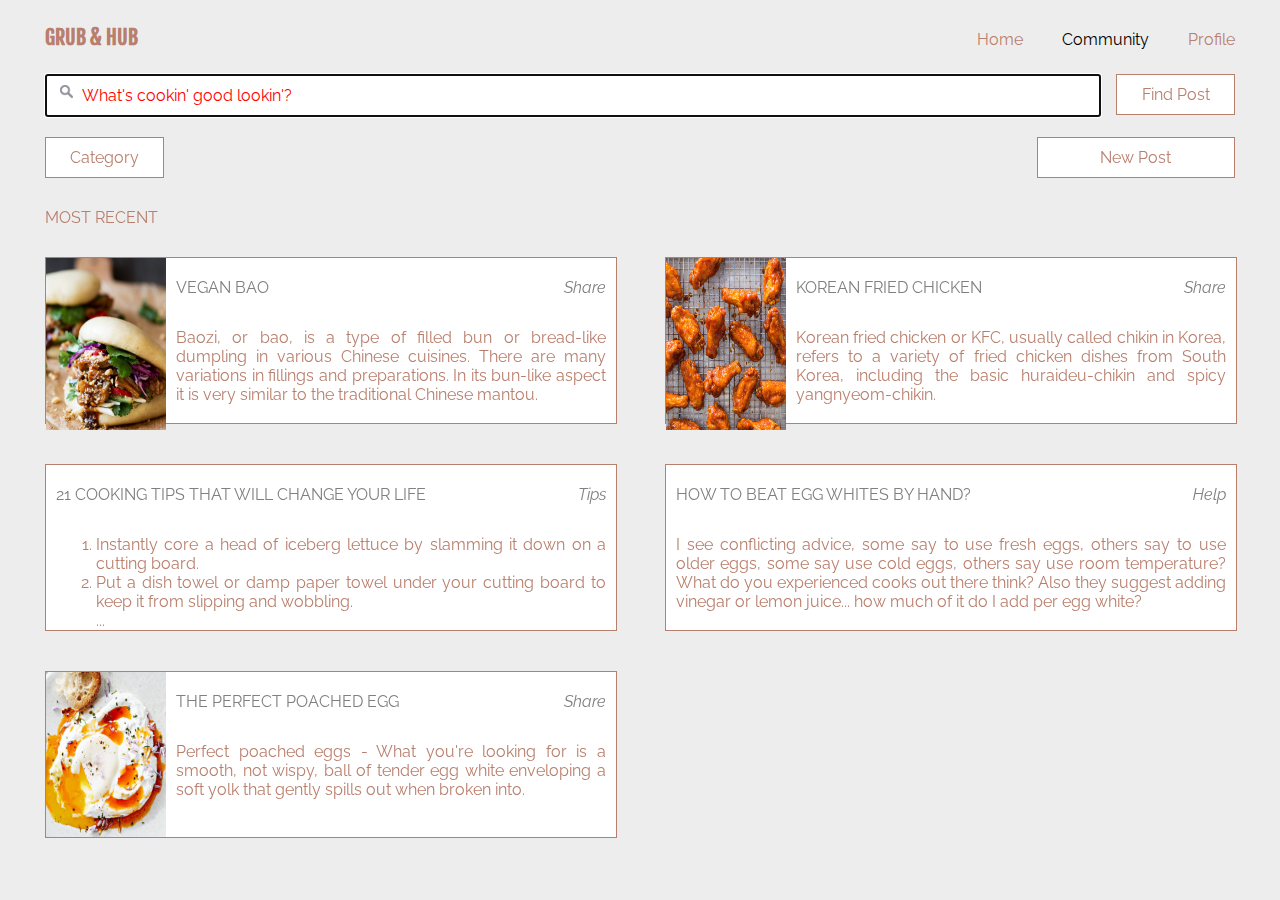
==== community.html @ 420f5da1 "Added cancel prompt if form is filled, new post" ====
<!DOCTYPE html>
<html>
<head>
    <meta charset="utf-8">
    <link rel="stylesheet" href="community.css">
    <link href="https://fonts.googleapis.com/css?family=Fjalla+One|Raleway" rel="stylesheet">
    <script src="community.js"></script>
    <script src="util.js"></script>
    <script src="new_post.js"></script>

    <html lang="en">
</head>
<body>
    <div class="head">
        <div class="title">
                <a href="index.html"><button class="name"> GRUB & HUB </button></a>
        </div>
        <div class="navbar">
            <div class="navbarmenu" id="home">
                    <a href="index.html"><button class="navbarbutton">Home</button></a>
            </div>
            <div class="navbarmenu" id="community">
                <button class="navbarbutton" id="current">Community</button> 
            </div>
            <div class="navbarmenu" id="about">
                <button class="navbarbutton">Profile</button> 
            </div>
        </div>
    </div>

    <div class="search">
        <img class="searchicon" src="assets/search_icon.png">
        <input class="searchbar" id="searchbar" type="text" placeholder="What's cookin' good lookin'?">
        <div class="enter">
                <button type="submit" id="find" value="Find Food">Find Post</button>
            </div>
    </div>

    <div class="filters">
        <div class="cuisine">
            <div class="dropdown">
                <button class="dropdowntoggle" id="category" onclick="createDropdown()" >Category</button>
            </div>
            <div id="categories">

            </div>

        </div>

        <button class="new-post-button">New Post</button>
    </div>

    <div class="subtitle" id="subtitle">
        MOST RECENT
    </div>

    <div class="content" id="content">
        <div class="post">
            <div class="postpic">
                <img src="assets/vegan_bao.jpg">
            </div>
            <div class="postinfo">
                <div class="postheader">
                    <div class="posttitle">
                        VEGAN BAO
                    </div>
                    <div class="postfooter">
                        Share
                    </div>
                </div>
                <div class="postdescription">
                    <p>
                        Baozi, or bao, is a type of filled bun or bread-like dumpling in various Chinese cuisines. There are many variations in fillings and preparations. In its bun-like aspect it is very similar to the traditional Chinese mantou.
                    </p>
                </div>
            </div>
        </div>
        <div class="post">
            <div class="postpic">
                <img src="assets/korean_fried_chicken.jpg">
            </div>
            <div class="postinfo">
                <div class="postheader">
                    <div class="posttitle">
                        KOREAN FRIED CHICKEN
                    </div>
                <div class="postfooter">
                        Share
                    </div>
                </div>
                <div class="postdescription">
                    <p>
                        Korean fried chicken or KFC, usually called chikin in Korea, refers to a variety of fried chicken dishes from South Korea, including the basic huraideu-chikin and spicy yangnyeom-chikin.
                    </p>
                </div>
            </div>
        </div>
        <div class="help">
            <div class="postinfo">
                <div class="postheader">
                    <div class="posttitle">
                        21 COOKING TIPS THAT WILL CHANGE YOUR LIFE
                    </div>
                    <div class="postfooter">
                        Tips
                    </div>
                </div>
                <div class="postdescription">
                    <p>
                        <ol>
                            <li>Instantly core a head of iceberg lettuce by slamming it down on a cutting board.</li>
                            <li>Put a dish towel or damp paper towel under your cutting board to keep it from slipping and wobbling.</li>
                            ...
                        </ol>
                    </p>
                </div>
            </div>
        </div>
        <div class="help">
            <div class="postinfo">
                <div class="postheader">
                    <div class="posttitle">
                        HOW TO BEAT EGG WHITES BY HAND?
                    </div>
                    <div class="postfooter">
                        Help
                    </div>
                </div>
                <div class="postdescription">
                    <p>
                            I see conflicting advice, some say to use fresh eggs, others say to use older eggs, some say use cold eggs, others say use room temperature? What do you experienced cooks out there think?

                            Also they suggest adding vinegar or lemon juice... how much of it do I add per egg white?
                    </p>
                </div>
            </div>
        </div>
        <div class="post">
            <div class="postpic">
                <img src="assets/poached_egg.jpg">
            </div>
            <div class="postinfo">
                <div class="postheader">
                    <div class="posttitle">
                        THE PERFECT POACHED EGG
                    </div>
                    <div class="postfooter">
                        Share
                    </div>
                </div>
                <div class="postdescription">
                    <p>
                        Perfect poached eggs - What you're looking for is a smooth, not wispy, ball of tender egg white enveloping a soft yolk that gently spills out when broken into. 
                    </p>
                </div>
            </div>
        </div>

    </div>

<div id="overlay">
    <div class="new-post">
        <div class="new-post-title-row">
            <div class="new-post-title">New Post</div>
            <button class="new-post-cancel-button">X</button>
        </div>

        <input type="file" id="image-path" class="image-path" name="image-path" form="new-post-form" accept="image/*">
        <label class="new-post-upload-button" for="image-path">Upload Photo</label>
        <img class="user-image" src=""/>

        <form id="new-post-form">
            <div class="new-post-form-label">Title:</div>
            <input type="text" id="input-title" name="title">
            <div class="new-post-form-label">Text:</div>
            <textarea id="input-text" name="text" form="new-post-form" rows=5 cols=100></textarea>
            <div class="new-post-form-label category-label">Category:</div>
            <div class="new-post-form-radio-holder">
                <label>
                    <input id="input-share" type="radio" name="post-type" value="Share">
                    <span class="post-category-share-button">Share</span>
                </label>
                <label>
                    <input id="input-question" type="radio" name="post-type" value="Help">
                    <span class="post-category-question-button">Help</span>
                </label>
                <label>
                    <input id="input-tips" type="radio" name="post-type" value="Tips">
                    <span class="post-category-tips-button">Tips</span>
                </label>

            </div>
        </form>

        <button class="new-post-submit-button" id="new-post-submit-button">Submit</button>
    </div>
</div>
</body>
</html>
---- community.css ----
:root {
    --text-color: #b97f6d;
    --background-color: #ededee;
    --transition-color: #dab0a2;

    --share-button-color: #b9a56d;
    --question-button-color: #b9a56d;
    --tips-button-color:  #b9a56d;

    --submit-button-color: #4c4c4f;
}
body {
    background-color: var(--background-color);
    margin: 25px 45px 25px 45px;
}
header {
    grid-column: 1;
}

.name{
    color: var(--text-color);
    font-family: 'Fjalla One', sans-serif;
    font-style: normal;
    font-weight: 900;
    font-size: 20px;
    background: transparent;
    border: 0px;
    padding: 0px;
}

button:hover{
    color: var(--transition-color);
    cursor: pointer;
}
.head {
    width: 100%;
    display: grid;
    grid-template-columns: repeat(4, 1fr);
    padding-bottom: 20px;
}

.navbar {
    display: grid;
    grid-column: 4;
}

.navbarmenu{
    display: table-cell;
    text-align: right;
    vertical-align: middle;
    padding: 5px 0px 5px 0px;
}

.navbarbutton{
    color: var(--text-color);
    font-family: 'Raleway', sans-serif;
    font-style: normal;
    font-size: 16px;
    background: transparent;
    border: 0px;
    padding: 0px;
}


#home {
    grid-column: 1;
}

#community{
    grid-column: 2;
}

#about{
    grid-column: 3;
}

#current{
    color: black;
}

.search{
    padding-bottom: 10px;
    display: grid;
    grid-template-columns: 90% 10%;
}
.searchbar{
    width: 95%;
    font-family: 'Raleway', sans-serif;
    font-style: normal;
    font-size: 16px;
    color: var(--text-color);
    padding: 10px 0px 10px 35px;
}

.searchicon{
    position: absolute;
    left: 60px;
    top: 85px;
    width: 1%;
    height: auto;
}
#find{
    font-family: 'Raleway', sans-serif;
    font-style: normal;
    font-size: 16px;
    color: var(--text-color);
    padding: 10px 10px 10px 10px;
    background-color: white;
    border: 1px solid;
    width: 100%;
}

.filters{
    display: grid;
    grid-template-columns: repeat(3, 1fr);
    padding: 10px 0px 10px 0px;
}

#dropdown{
    width: 100%;
    grid-template-columns: repeat(3, 1fr);
}

.dropdowntoggle {
    width: 30%;
    font-family: 'Raleway', sans-serif;
    font-style: normal;
    font-size: 16px;
    color: var(--text-color);
    padding: 10px 0px 10px 0px;
    background-color: white;
    margin-right: 10px;
    border: 1px solid;
}

.category{
    grid-column: 1;
}


#categories{

}

#categoryDropdown{
    width: 15%;
    height: 8%;
    font-family: 'Raleway', sans-serif;
    font-style: normal;
    font-size: 16px;
    color: var(--text-color);
    padding: 10px;
    background-color: white;
    border: 1px solid;
    z-index: 100;
    position:absolute;

}

#controls{
    float:right;
}

.controlButton{
    font-family: 'Raleway', sans-serif;
    font-style: normal;
    font-size: 16px;
    color: var(--text-color);
    margin: 1px;
    margin-top:14%;
}

.dropdownoptions{
    width: 33;
    padding: 10px 0px 10px 35px;
}

.content{
    display: grid;
    grid-template-columns: repeat(2, 1fr);
    grid-template-rows: repeat(3, 1fr);
    grid-gap: 40px 50px;
    padding: 10px 0px 10px 0px;
}

.post{
    width: 100%;
    height: 165px;
    grid-template-columns: 120px 1fr;
    display: grid;
    border: 1px solid;
    border-color: var(--text-color);
    background-color: white;
}

.help{
    width: 100%;
    height: 165px;
    border: 1px solid;
    border-color: var(--text-color);
    background-color: white;
}
.postpic{
    grid-column: 1;
    width: 100%;
    height: 100%;
    padding-right: 10px;
}

img {
    width: 100%; 
    height: 100%;
}

.postheader{
    display: grid;
    grid-template-columns:  80% 20%;
}
.posttitle{
    color: gray;
    font-family: 'Raleway', sans-serif;
    font-style: normal;
    font-size: 16px;
    padding: 20px 10px 0px 10px;
}

.posttitle:hover{
    color: var(--transition-color);
    cursor: pointer;
}

.postdescription{
    color: var(--text-color);
    font-family: 'Raleway', sans-serif;
    font-style: normal;
    font-size: 14spx;
    padding: 10px;
    text-align: justify;
}

.postfooter{
    color: gray;
    font-family: 'Raleway', sans-serif;
    font-style: italic;
    font-size: 16px;
    padding: 20px 10px 5px 5px;
    text-align: right;
}

.subtitle{
    font-family: 'Raleway', sans-serif;
    font-style: normal;
    font-size: 16px;
    color: var(--text-color);
    padding: 20px 0px 20px 0px;
}


.new-post-button {
    grid-column: 3;
    width: 50%;
    font-family: 'Raleway', sans-serif;
    font-style: normal;
    font-size: 16px;
    color: var(--text-color);
    padding: 10px 0 10px 0;
    background-color: white;
    border: 1px solid;

    justify-self: end;
}

/* https://www.w3schools.com/howto/howto_css_overlay.asp */
#overlay {
    position: fixed; /* Sit on top of the page content */
    display: none; /* Hidden by default */
    top: 0;
    left: 0;
    right: 0;
    bottom: 0;
    background-color: rgba(0,0,0,0.5); /* Black background with opacity */
    z-index: 2; /* Specify a stack order in case you're using a different order for other elements */

    align-items: center;
    justify-content: center;
}

.new-post {
    display: flex;
    flex-direction: column;

    width: 400px;
    height: auto;

    border: 2px solid var(--text-color);
    padding: 10px;

    background-color: var(--background-color);
}

.new-post * button:hover, .new-post * span:hover {
    cursor: pointer;
}

.new-post-title-row {
    display: flex;
    flex-direction: row;
    justify-content: space-between;

    margin-bottom: 50px;
}

.new-post-title {
    color: var(--text-color);
    font-family: 'Raleway', sans-serif;
    font-style: normal;
    /* font-weight: bold; */
    font-size: 30px;
}

.new-post-cancel-button {
    width: 35px;
    /*height: 30px;*/
    font-family: 'Raleway', sans-serif;
    font-style: normal;
    font-size: 16px;
    color: var(--text-color);
    padding: 10px 0 10px 0;
    background-color: white;
    border: 1px solid;
}
.new-post-cancel-button:active {
    color: white;
    background-color: var(--text-color);
}


#image-path {
    visibility: hidden;
    position: absolute;
}
.new-post-upload-button {
    display: flex;
    justify-content: center;
    width: 50%;
    font-family: 'Raleway', sans-serif;
    font-style: normal;
    font-size: 16px;
    color: var(--text-color);
    padding: 10px 0 10px 0;
    background-color: white;
    border: 1px solid;

    margin-bottom: 10px;
}
.new-post-upload-button:hover {
    cursor: pointer;
}
.new-post-upload-button:active {
    color: white;
    background-color: var(--text-color);
}

.user-image {
    visibility: hidden;
    height: 0;
    width: 0;
}
.visible {
    visibility: visible;
    width: 100%;
    height: 100%;
    max-height: 250px;
    object-fit: contain;
    margin-bottom: 10px;
}

#new-post-form {
    display: grid;
    grid-template-columns: 100px auto;
    grid-row-gap: 10px;

    color: var(--text-color);
    font-family: 'Raleway', sans-serif;
    font-style: normal;
    font-size: 20px;
}

.category-label {
    align-self: center;
}

#new-post-form > textarea {
    resize: none;
}

.new-post-form-radio-holder {
    display: flex;
    height: 40px;
    align-items: center;
    justify-content: space-between;
    padding: 0 5px 0 5px
}

.new-post-form-radio-holder > label {
    /*margin: 0 10px 0 10px;*/
}

.new-post-form-radio-holder > label:first-child {
    /*margin-left: 0;*/
}

/* hides original radio button (so I can use images instead) */
.new-post-form-radio-holder > label > input {
    visibility: hidden;
    position: absolute;
}


.new-post-form-radio-holder > label > span {
    cursor:pointer;
    font-family: 'Raleway', sans-serif;
    font-style: normal;
    font-size: 16px;
    padding: 5px 25px 5px 25px;
    background-color: white;
    border: 1px solid;
}
.new-post-form-radio-holder > label > input:checked + span {
    cursor: pointer;
}

.post-category-share-button.post-category-share-button {
    color: var(--share-button-color);
}
.new-post-form-radio-holder > label > input:checked + .post-category-share-button,
.new-post-form-radio-holder > label > input:active + .post-category-share-button{
    background-color: var(--share-button-color);
    color: white;
}

.post-category-question-button {
    color: var(--question-button-color);
}
.new-post-form-radio-holder > label > input:checked + .post-category-question-button,
.new-post-form-radio-holder > label > input:active + .post-category-question-button {
    background-color: var(--question-button-color);
    color: white;
}

.post-category-tips-button {
    color: var(--tips-button-color)
}
.new-post-form-radio-holder > label > input:checked + .post-category-tips-button,
.new-post-form-radio-holder > label > input:active + .post-category-tips-button {
    background-color: var(--tips-button-color);
    color: white;
}

.new-post-submit-button {
    width: 30%;
    font-family: 'Raleway', sans-serif;
    font-style: normal;
    font-size: 16px;
    color: var(--submit-button-color);
    padding: 10px 0px 10px 0px;
    background-color: white;
    border: 1px solid;

    margin-top: 50px;
    margin-left: auto;
}
.new-post-submit-button:active {
    background-color: var(--submit-button-color);
    color: white;
}
#input-text, #input-title {
    border: none;
}

.error-button {
    box-shadow: 0 0 1px 1px red;
    border-color: rgba(0, 0, 0, 0);
}

.error-message {
    font-family: 'Raleway', sans-serif;
    color: red;
    padding-bottom: 1px;
    font-size: 10pt;
}

::placeholder {
    font-family: 'Raleway', sans-serif;
    color: red;
}
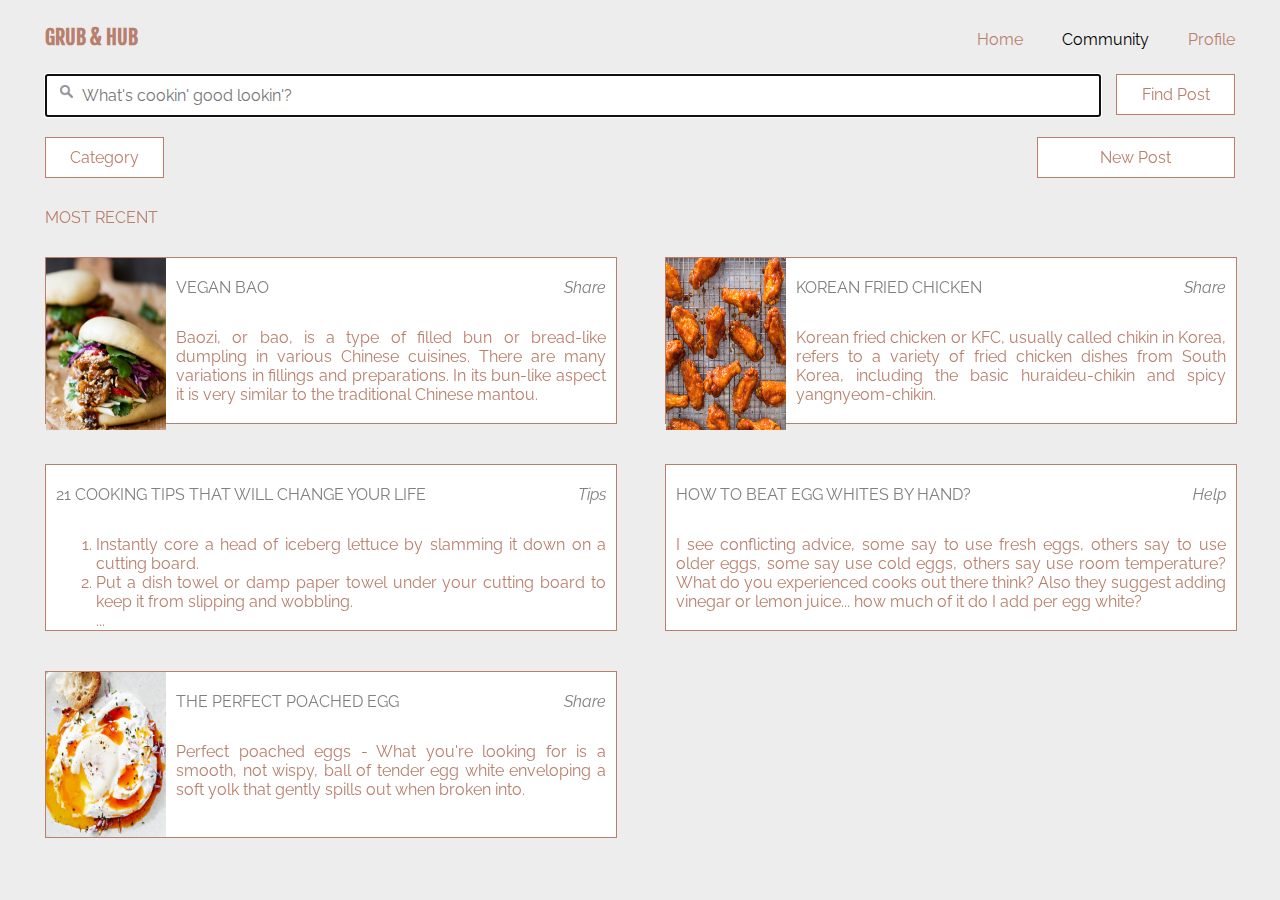
==== commit 75ec74fc: "Merge branch 'master' of github.com:jennyxue97/grubandhub" ====
--- a/community.html
+++ b/community.html
@@ -170,11 +170,15 @@
         <img class="user-image" src=""/>
 
         <form id="new-post-form">
-            <div class="new-post-form-label">Title:</div>
+            <div class="new-post-form-label">Title: <b>*</b></div>
             <input type="text" id="input-title" name="title">
             <div class="new-post-form-label">Text:</div>
             <textarea id="input-text" name="text" form="new-post-form" rows=5 cols=100></textarea>
+<<<<<<< HEAD
             <div class="new-post-form-label category-label">Category:</div>
+=======
+            <div class="new-post-form-label category-label">Category: <b>*</b></div>
+>>>>>>> d45e079646621cccd31acb9460b2c84d1563dccc
             <div class="new-post-form-radio-holder">
                 <label>
                     <input id="input-share" type="radio" name="post-type" value="Share">
--- a/community.css
+++ b/community.css
@@ -289,7 +289,7 @@
     display: flex;
     flex-direction: column;
 
-    width: 400px;
+    width: 410px;
     height: auto;
 
     border: 2px solid var(--text-color);
@@ -377,7 +377,7 @@
 
 #new-post-form {
     display: grid;
-    grid-template-columns: 100px auto;
+    grid-template-columns: 110px auto;
     grid-row-gap: 10px;
 
     color: var(--text-color);
@@ -490,7 +490,14 @@
     font-size: 10pt;
 }
 
+<<<<<<< HEAD
 ::placeholder {
     font-family: 'Raleway', sans-serif;
     color: red;
-}+}
+=======
+/*::placeholder {*/
+    /*font-family: 'Raleway', sans-serif;*/
+    /*color: red;*/
+/*}*/
+>>>>>>> d45e079646621cccd31acb9460b2c84d1563dccc
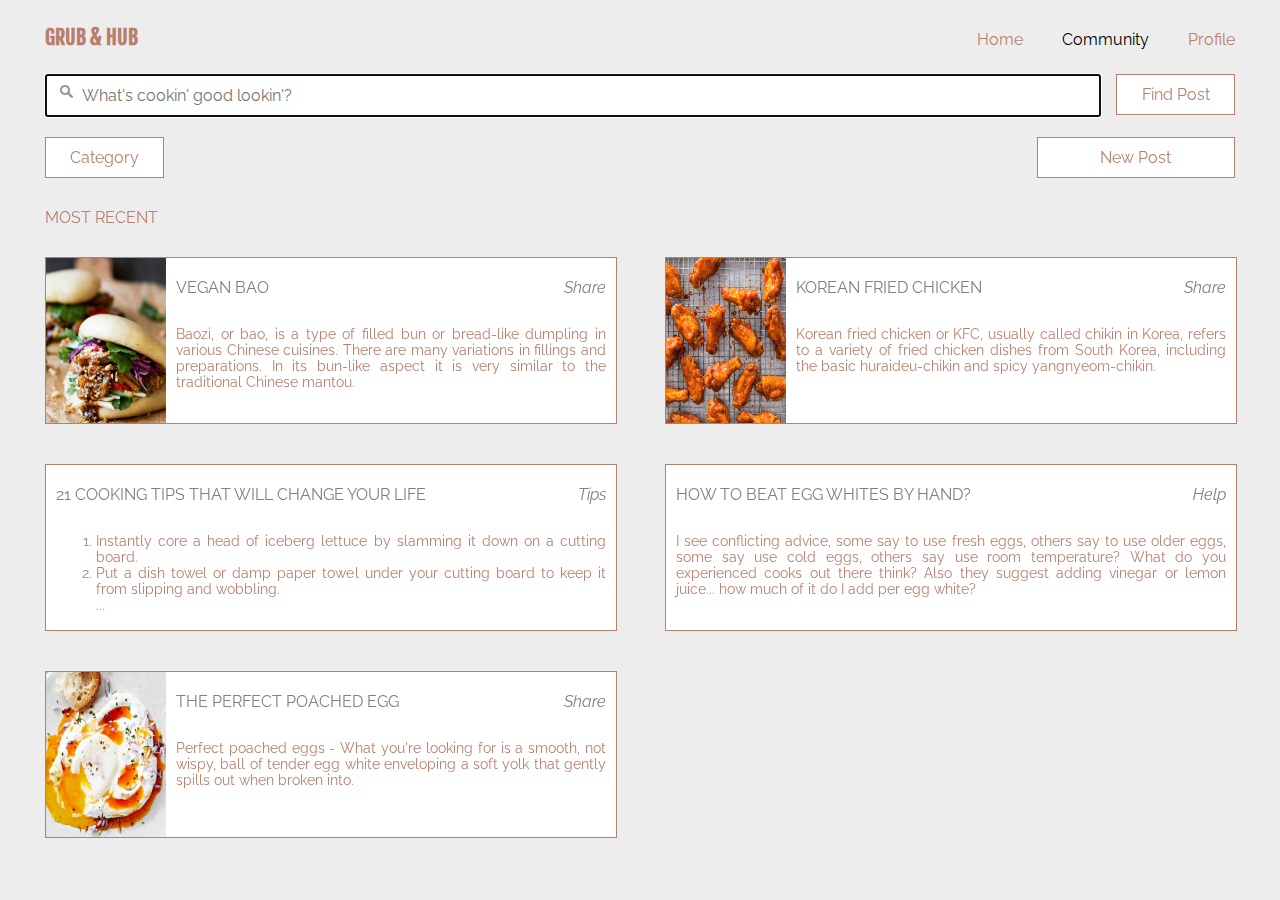
==== commit 3f9ac9c3: "Fixed merge issue" ====
--- a/community.html
+++ b/community.html
@@ -1,203 +1,210 @@
-<!DOCTYPE html>
-<html>
-<head>
-    <meta charset="utf-8">
-    <link rel="stylesheet" href="community.css">
-    <link href="https://fonts.googleapis.com/css?family=Fjalla+One|Raleway" rel="stylesheet">
-    <script src="community.js"></script>
-    <script src="util.js"></script>
-    <script src="new_post.js"></script>
-
-    <html lang="en">
-</head>
-<body>
-    <div class="head">
-        <div class="title">
-                <a href="index.html"><button class="name"> GRUB & HUB </button></a>
-        </div>
-        <div class="navbar">
-            <div class="navbarmenu" id="home">
-                    <a href="index.html"><button class="navbarbutton">Home</button></a>
-            </div>
-            <div class="navbarmenu" id="community">
-                <button class="navbarbutton" id="current">Community</button> 
-            </div>
-            <div class="navbarmenu" id="about">
-                <button class="navbarbutton">Profile</button> 
-            </div>
-        </div>
-    </div>
-
-    <div class="search">
-        <img class="searchicon" src="assets/search_icon.png">
-        <input class="searchbar" id="searchbar" type="text" placeholder="What's cookin' good lookin'?">
-        <div class="enter">
-                <button type="submit" id="find" value="Find Food">Find Post</button>
-            </div>
-    </div>
-
-    <div class="filters">
-        <div class="cuisine">
-            <div class="dropdown">
-                <button class="dropdowntoggle" id="category" onclick="createDropdown()" >Category</button>
-            </div>
-            <div id="categories">
-
-            </div>
-
-        </div>
-
-        <button class="new-post-button">New Post</button>
-    </div>
-
-    <div class="subtitle" id="subtitle">
-        MOST RECENT
-    </div>
-
-    <div class="content" id="content">
-        <div class="post">
-            <div class="postpic">
-                <img src="assets/vegan_bao.jpg">
-            </div>
-            <div class="postinfo">
-                <div class="postheader">
-                    <div class="posttitle">
-                        VEGAN BAO
-                    </div>
-                    <div class="postfooter">
-                        Share
-                    </div>
-                </div>
-                <div class="postdescription">
-                    <p>
-                        Baozi, or bao, is a type of filled bun or bread-like dumpling in various Chinese cuisines. There are many variations in fillings and preparations. In its bun-like aspect it is very similar to the traditional Chinese mantou.
-                    </p>
-                </div>
-            </div>
-        </div>
-        <div class="post">
-            <div class="postpic">
-                <img src="assets/korean_fried_chicken.jpg">
-            </div>
-            <div class="postinfo">
-                <div class="postheader">
-                    <div class="posttitle">
-                        KOREAN FRIED CHICKEN
-                    </div>
-                <div class="postfooter">
-                        Share
-                    </div>
-                </div>
-                <div class="postdescription">
-                    <p>
-                        Korean fried chicken or KFC, usually called chikin in Korea, refers to a variety of fried chicken dishes from South Korea, including the basic huraideu-chikin and spicy yangnyeom-chikin.
-                    </p>
-                </div>
-            </div>
-        </div>
-        <div class="help">
-            <div class="postinfo">
-                <div class="postheader">
-                    <div class="posttitle">
-                        21 COOKING TIPS THAT WILL CHANGE YOUR LIFE
-                    </div>
-                    <div class="postfooter">
-                        Tips
-                    </div>
-                </div>
-                <div class="postdescription">
-                    <p>
-                        <ol>
-                            <li>Instantly core a head of iceberg lettuce by slamming it down on a cutting board.</li>
-                            <li>Put a dish towel or damp paper towel under your cutting board to keep it from slipping and wobbling.</li>
-                            ...
-                        </ol>
-                    </p>
-                </div>
-            </div>
-        </div>
-        <div class="help">
-            <div class="postinfo">
-                <div class="postheader">
-                    <div class="posttitle">
-                        HOW TO BEAT EGG WHITES BY HAND?
-                    </div>
-                    <div class="postfooter">
-                        Help
-                    </div>
-                </div>
-                <div class="postdescription">
-                    <p>
-                            I see conflicting advice, some say to use fresh eggs, others say to use older eggs, some say use cold eggs, others say use room temperature? What do you experienced cooks out there think?
-
-                            Also they suggest adding vinegar or lemon juice... how much of it do I add per egg white?
-                    </p>
-                </div>
-            </div>
-        </div>
-        <div class="post">
-            <div class="postpic">
-                <img src="assets/poached_egg.jpg">
-            </div>
-            <div class="postinfo">
-                <div class="postheader">
-                    <div class="posttitle">
-                        THE PERFECT POACHED EGG
-                    </div>
-                    <div class="postfooter">
-                        Share
-                    </div>
-                </div>
-                <div class="postdescription">
-                    <p>
-                        Perfect poached eggs - What you're looking for is a smooth, not wispy, ball of tender egg white enveloping a soft yolk that gently spills out when broken into. 
-                    </p>
-                </div>
-            </div>
-        </div>
-
-    </div>
-
-<div id="overlay">
-    <div class="new-post">
-        <div class="new-post-title-row">
-            <div class="new-post-title">New Post</div>
-            <button class="new-post-cancel-button">X</button>
-        </div>
-
-        <input type="file" id="image-path" class="image-path" name="image-path" form="new-post-form" accept="image/*">
-        <label class="new-post-upload-button" for="image-path">Upload Photo</label>
-        <img class="user-image" src=""/>
-
-        <form id="new-post-form">
-            <div class="new-post-form-label">Title: <b>*</b></div>
-            <input type="text" id="input-title" name="title">
-            <div class="new-post-form-label">Text:</div>
-            <textarea id="input-text" name="text" form="new-post-form" rows=5 cols=100></textarea>
-<<<<<<< HEAD
-            <div class="new-post-form-label category-label">Category:</div>
-=======
-            <div class="new-post-form-label category-label">Category: <b>*</b></div>
->>>>>>> d45e079646621cccd31acb9460b2c84d1563dccc
-            <div class="new-post-form-radio-holder">
-                <label>
-                    <input id="input-share" type="radio" name="post-type" value="Share">
-                    <span class="post-category-share-button">Share</span>
-                </label>
-                <label>
-                    <input id="input-question" type="radio" name="post-type" value="Help">
-                    <span class="post-category-question-button">Help</span>
-                </label>
-                <label>
-                    <input id="input-tips" type="radio" name="post-type" value="Tips">
-                    <span class="post-category-tips-button">Tips</span>
-                </label>
-
-            </div>
-        </form>
-
-        <button class="new-post-submit-button" id="new-post-submit-button">Submit</button>
-    </div>
-</div>
-</body>
+<!DOCTYPE html>
+<html>
+<head>
+    <meta charset="utf-8">
+    <link rel="stylesheet" href="community.css">
+    <link href="https://fonts.googleapis.com/css?family=Fjalla+One|Raleway" rel="stylesheet">
+    <script src="community.js"></script>
+    <script src="util.js"></script>
+    <script src="new_post.js"></script>
+
+    <html lang="en">
+</head>
+<body>
+    <div class="head">
+        <div class="title">
+                <a href="index.html"><button class="name"> GRUB & HUB </button></a>
+        </div>
+        <div class="navbar">
+            <div class="navbarmenu" id="home">
+                    <a href="index.html"><button class="navbarbutton">Home</button></a>
+            </div>
+            <div class="navbarmenu" id="community">
+                <button class="navbarbutton" id="current">Community</button> 
+            </div>
+            <div class="navbarmenu" id="about">
+                <button class="navbarbutton">Profile</button> 
+            </div>
+        </div>
+    </div>
+
+    <div class="search">
+        <img class="searchicon" src="assets/search_icon.png">
+        <input class="searchbar" id="searchbar" type="text" placeholder="What's cookin' good lookin'?">
+        <div class="enter">
+                <button type="submit" id="find" value="Find Food">Find Post</button>
+            </div>
+    </div>
+
+    <div class="filters">
+        <div class="cuisine">
+            <div class="dropdown">
+                <button class="dropdowntoggle" id="category" onclick="createDropdown()" >Category</button>
+            </div>
+            <div id="categories">
+
+            </div>
+
+        </div>
+
+        <button class="new-post-button">New Post</button>
+    </div>
+
+    <div class="subtitle" id="subtitle">
+        MOST RECENT
+    </div>
+
+    <div class="content" id="content">
+        <div class="post">
+            <div class="postpic">
+                <img src="assets/vegan_bao.jpg">
+            </div>
+            <div class="postinfo">
+                <div class="postheader">
+                    <div class="posttitle">
+                        VEGAN BAO
+                    </div>
+                    <div class="postfooter">
+                        Share
+                    </div>
+                </div>
+                <div class="postdescription">
+                    <p>
+                        Baozi, or bao, is a type of filled bun or bread-like dumpling in various Chinese cuisines. There are many variations in fillings and preparations. In its bun-like aspect it is very similar to the traditional Chinese mantou.
+                    </p>
+                </div>
+            </div>
+        </div>
+        <div class="post">
+            <div class="postpic">
+                <img src="assets/korean_fried_chicken.jpg">
+            </div>
+            <div class="postinfo">
+                <div class="postheader">
+                    <div class="posttitle">
+                        KOREAN FRIED CHICKEN
+                    </div>
+                <div class="postfooter">
+                        Share
+                    </div>
+                </div>
+                <div class="postdescription">
+                    <p>
+                        Korean fried chicken or KFC, usually called chikin in Korea, refers to a variety of fried chicken dishes from South Korea, including the basic huraideu-chikin and spicy yangnyeom-chikin.
+                    </p>
+                </div>
+            </div>
+        </div>
+        <div class="help">
+            <div class="postinfo">
+                <div class="postheader">
+                    <div class="posttitle">
+                        21 COOKING TIPS THAT WILL CHANGE YOUR LIFE
+                    </div>
+                    <div class="postfooter">
+                        Tips
+                    </div>
+                </div>
+                <div class="postdescription">
+                    <p>
+                        <ol>
+                            <li>Instantly core a head of iceberg lettuce by slamming it down on a cutting board.</li>
+                            <li>Put a dish towel or damp paper towel under your cutting board to keep it from slipping and wobbling.</li>
+                            ...
+                        </ol>
+                    </p>
+                </div>
+            </div>
+        </div>
+        <div class="help">
+            <div class="postinfo">
+                <div class="postheader">
+                    <div class="posttitle">
+                        HOW TO BEAT EGG WHITES BY HAND?
+                    </div>
+                    <div class="postfooter">
+                        Help
+                    </div>
+                </div>
+                <div class="postdescription">
+                    <p>
+                            I see conflicting advice, some say to use fresh eggs, others say to use older eggs, some say use cold eggs, others say use room temperature? What do you experienced cooks out there think?
+
+                            Also they suggest adding vinegar or lemon juice... how much of it do I add per egg white?
+                    </p>
+                </div>
+            </div>
+        </div>
+        <div class="post">
+            <div class="postpic">
+                <img src="assets/poached_egg.jpg">
+            </div>
+            <div class="postinfo">
+                <div class="postheader">
+                    <div class="posttitle">
+                        THE PERFECT POACHED EGG
+                    </div>
+                    <div class="postfooter">
+                        Share
+                    </div>
+                </div>
+                <div class="postdescription">
+                    <p>
+                        Perfect poached eggs - What you're looking for is a smooth, not wispy, ball of tender egg white enveloping a soft yolk that gently spills out when broken into. 
+                    </p>
+                </div>
+            </div>
+        </div>
+
+    </div>
+
+<div id="overlay">
+    <div id="overlay-shadow"></div>
+    <div class="new-post">
+        <div class="new-post-title-row">
+            <div class="new-post-title">New Post</div>
+            <button class="new-post-cancel-button">X</button>
+        </div>
+
+        <input type="file" id="image-path" class="image-path" name="image-path" form="new-post-form" accept="image/*">
+        <label class="new-post-upload-button" for="image-path">Upload Photo</label>
+        <img class="user-image" src=""/>
+
+        <form id="new-post-form">
+            <div class="new-post-form-label">Title: <b>*</b></div>
+            <input type="text" id="input-title" name="title">
+            <div class="new-post-form-label">Text:</div>
+            <textarea id="input-text" name="text" form="new-post-form" rows=5 cols=100></textarea>
+            <div class="new-post-form-label category-label">Category: <b>*</b></div>
+            <div class="new-post-form-radio-holder">
+                <label>
+                    <input id="input-share" type="radio" name="post-type" value="Share">
+                    <span class="post-category-share-button">Share</span>
+                </label>
+                <label>
+                    <input id="input-question" type="radio" name="post-type" value="Help">
+                    <span class="post-category-question-button">Help</span>
+                </label>
+                <label>
+                    <input id="input-tips" type="radio" name="post-type" value="Tips">
+                    <span class="post-category-tips-button">Tips</span>
+                </label>
+
+            </div>
+        </form>
+
+        <button class="new-post-submit-button" id="new-post-submit-button">Submit</button>
+
+    </div>
+
+    <div id="confirm">
+        <div id="confirm-text">Leave and discard this post?</div>
+        <input type="button" id="confirm-yes">
+        <label id="confirm-yes-button" for="confirm-yes">OK</label>
+        <input type="button" id="confirm-no">
+        <label id="confirm-no-button" for="confirm-no">Cancel</label>
+    </div>
+</div>
+
+</body>
 </html>--- a/community.css
+++ b/community.css
@@ -1,503 +1,566 @@
-:root {
-    --text-color: #b97f6d;
-    --background-color: #ededee;
-    --transition-color: #dab0a2;
-
-    --share-button-color: #b9a56d;
-    --question-button-color: #b9a56d;
-    --tips-button-color:  #b9a56d;
-
-    --submit-button-color: #4c4c4f;
-}
-body {
-    background-color: var(--background-color);
-    margin: 25px 45px 25px 45px;
-}
-header {
-    grid-column: 1;
-}
-
-.name{
-    color: var(--text-color);
-    font-family: 'Fjalla One', sans-serif;
-    font-style: normal;
-    font-weight: 900;
-    font-size: 20px;
-    background: transparent;
-    border: 0px;
-    padding: 0px;
-}
-
-button:hover{
-    color: var(--transition-color);
-    cursor: pointer;
-}
-.head {
-    width: 100%;
-    display: grid;
-    grid-template-columns: repeat(4, 1fr);
-    padding-bottom: 20px;
-}
-
-.navbar {
-    display: grid;
-    grid-column: 4;
-}
-
-.navbarmenu{
-    display: table-cell;
-    text-align: right;
-    vertical-align: middle;
-    padding: 5px 0px 5px 0px;
-}
-
-.navbarbutton{
-    color: var(--text-color);
-    font-family: 'Raleway', sans-serif;
-    font-style: normal;
-    font-size: 16px;
-    background: transparent;
-    border: 0px;
-    padding: 0px;
-}
-
-
-#home {
-    grid-column: 1;
-}
-
-#community{
-    grid-column: 2;
-}
-
-#about{
-    grid-column: 3;
-}
-
-#current{
-    color: black;
-}
-
-.search{
-    padding-bottom: 10px;
-    display: grid;
-    grid-template-columns: 90% 10%;
-}
-.searchbar{
-    width: 95%;
-    font-family: 'Raleway', sans-serif;
-    font-style: normal;
-    font-size: 16px;
-    color: var(--text-color);
-    padding: 10px 0px 10px 35px;
-}
-
-.searchicon{
-    position: absolute;
-    left: 60px;
-    top: 85px;
-    width: 1%;
-    height: auto;
-}
-#find{
-    font-family: 'Raleway', sans-serif;
-    font-style: normal;
-    font-size: 16px;
-    color: var(--text-color);
-    padding: 10px 10px 10px 10px;
-    background-color: white;
-    border: 1px solid;
-    width: 100%;
-}
-
-.filters{
-    display: grid;
-    grid-template-columns: repeat(3, 1fr);
-    padding: 10px 0px 10px 0px;
-}
-
-#dropdown{
-    width: 100%;
-    grid-template-columns: repeat(3, 1fr);
-}
-
-.dropdowntoggle {
-    width: 30%;
-    font-family: 'Raleway', sans-serif;
-    font-style: normal;
-    font-size: 16px;
-    color: var(--text-color);
-    padding: 10px 0px 10px 0px;
-    background-color: white;
-    margin-right: 10px;
-    border: 1px solid;
-}
-
-.category{
-    grid-column: 1;
-}
-
-
-#categories{
-
-}
-
-#categoryDropdown{
-    width: 15%;
-    height: 8%;
-    font-family: 'Raleway', sans-serif;
-    font-style: normal;
-    font-size: 16px;
-    color: var(--text-color);
-    padding: 10px;
-    background-color: white;
-    border: 1px solid;
-    z-index: 100;
-    position:absolute;
-
-}
-
-#controls{
-    float:right;
-}
-
-.controlButton{
-    font-family: 'Raleway', sans-serif;
-    font-style: normal;
-    font-size: 16px;
-    color: var(--text-color);
-    margin: 1px;
-    margin-top:14%;
-}
-
-.dropdownoptions{
-    width: 33;
-    padding: 10px 0px 10px 35px;
-}
-
-.content{
-    display: grid;
-    grid-template-columns: repeat(2, 1fr);
-    grid-template-rows: repeat(3, 1fr);
-    grid-gap: 40px 50px;
-    padding: 10px 0px 10px 0px;
-}
-
-.post{
-    width: 100%;
-    height: 165px;
-    grid-template-columns: 120px 1fr;
-    display: grid;
-    border: 1px solid;
-    border-color: var(--text-color);
-    background-color: white;
-}
-
-.help{
-    width: 100%;
-    height: 165px;
-    border: 1px solid;
-    border-color: var(--text-color);
-    background-color: white;
-}
-.postpic{
-    grid-column: 1;
-    width: 100%;
-    height: 100%;
-    padding-right: 10px;
-}
-
-img {
-    width: 100%; 
-    height: 100%;
-}
-
-.postheader{
-    display: grid;
-    grid-template-columns:  80% 20%;
-}
-.posttitle{
-    color: gray;
-    font-family: 'Raleway', sans-serif;
-    font-style: normal;
-    font-size: 16px;
-    padding: 20px 10px 0px 10px;
-}
-
-.posttitle:hover{
-    color: var(--transition-color);
-    cursor: pointer;
-}
-
-.postdescription{
-    color: var(--text-color);
-    font-family: 'Raleway', sans-serif;
-    font-style: normal;
-    font-size: 14spx;
-    padding: 10px;
-    text-align: justify;
-}
-
-.postfooter{
-    color: gray;
-    font-family: 'Raleway', sans-serif;
-    font-style: italic;
-    font-size: 16px;
-    padding: 20px 10px 5px 5px;
-    text-align: right;
-}
-
-.subtitle{
-    font-family: 'Raleway', sans-serif;
-    font-style: normal;
-    font-size: 16px;
-    color: var(--text-color);
-    padding: 20px 0px 20px 0px;
-}
-
-
-.new-post-button {
-    grid-column: 3;
-    width: 50%;
-    font-family: 'Raleway', sans-serif;
-    font-style: normal;
-    font-size: 16px;
-    color: var(--text-color);
-    padding: 10px 0 10px 0;
-    background-color: white;
-    border: 1px solid;
-
-    justify-self: end;
-}
-
-/* https://www.w3schools.com/howto/howto_css_overlay.asp */
-#overlay {
-    position: fixed; /* Sit on top of the page content */
-    display: none; /* Hidden by default */
-    top: 0;
-    left: 0;
-    right: 0;
-    bottom: 0;
-    background-color: rgba(0,0,0,0.5); /* Black background with opacity */
-    z-index: 2; /* Specify a stack order in case you're using a different order for other elements */
-
-    align-items: center;
-    justify-content: center;
-}
-
-.new-post {
-    display: flex;
-    flex-direction: column;
-
-    width: 410px;
-    height: auto;
-
-    border: 2px solid var(--text-color);
-    padding: 10px;
-
-    background-color: var(--background-color);
-}
-
-.new-post * button:hover, .new-post * span:hover {
-    cursor: pointer;
-}
-
-.new-post-title-row {
-    display: flex;
-    flex-direction: row;
-    justify-content: space-between;
-
-    margin-bottom: 50px;
-}
-
-.new-post-title {
-    color: var(--text-color);
-    font-family: 'Raleway', sans-serif;
-    font-style: normal;
-    /* font-weight: bold; */
-    font-size: 30px;
-}
-
-.new-post-cancel-button {
-    width: 35px;
-    /*height: 30px;*/
-    font-family: 'Raleway', sans-serif;
-    font-style: normal;
-    font-size: 16px;
-    color: var(--text-color);
-    padding: 10px 0 10px 0;
-    background-color: white;
-    border: 1px solid;
-}
-.new-post-cancel-button:active {
-    color: white;
-    background-color: var(--text-color);
-}
-
-
-#image-path {
-    visibility: hidden;
-    position: absolute;
-}
-.new-post-upload-button {
-    display: flex;
-    justify-content: center;
-    width: 50%;
-    font-family: 'Raleway', sans-serif;
-    font-style: normal;
-    font-size: 16px;
-    color: var(--text-color);
-    padding: 10px 0 10px 0;
-    background-color: white;
-    border: 1px solid;
-
-    margin-bottom: 10px;
-}
-.new-post-upload-button:hover {
-    cursor: pointer;
-}
-.new-post-upload-button:active {
-    color: white;
-    background-color: var(--text-color);
-}
-
-.user-image {
-    visibility: hidden;
-    height: 0;
-    width: 0;
-}
-.visible {
-    visibility: visible;
-    width: 100%;
-    height: 100%;
-    max-height: 250px;
-    object-fit: contain;
-    margin-bottom: 10px;
-}
-
-#new-post-form {
-    display: grid;
-    grid-template-columns: 110px auto;
-    grid-row-gap: 10px;
-
-    color: var(--text-color);
-    font-family: 'Raleway', sans-serif;
-    font-style: normal;
-    font-size: 20px;
-}
-
-.category-label {
-    align-self: center;
-}
-
-#new-post-form > textarea {
-    resize: none;
-}
-
-.new-post-form-radio-holder {
-    display: flex;
-    height: 40px;
-    align-items: center;
-    justify-content: space-between;
-    padding: 0 5px 0 5px
-}
-
-.new-post-form-radio-holder > label {
-    /*margin: 0 10px 0 10px;*/
-}
-
-.new-post-form-radio-holder > label:first-child {
-    /*margin-left: 0;*/
-}
-
-/* hides original radio button (so I can use images instead) */
-.new-post-form-radio-holder > label > input {
-    visibility: hidden;
-    position: absolute;
-}
-
-
-.new-post-form-radio-holder > label > span {
-    cursor:pointer;
-    font-family: 'Raleway', sans-serif;
-    font-style: normal;
-    font-size: 16px;
-    padding: 5px 25px 5px 25px;
-    background-color: white;
-    border: 1px solid;
-}
-.new-post-form-radio-holder > label > input:checked + span {
-    cursor: pointer;
-}
-
-.post-category-share-button.post-category-share-button {
-    color: var(--share-button-color);
-}
-.new-post-form-radio-holder > label > input:checked + .post-category-share-button,
-.new-post-form-radio-holder > label > input:active + .post-category-share-button{
-    background-color: var(--share-button-color);
-    color: white;
-}
-
-.post-category-question-button {
-    color: var(--question-button-color);
-}
-.new-post-form-radio-holder > label > input:checked + .post-category-question-button,
-.new-post-form-radio-holder > label > input:active + .post-category-question-button {
-    background-color: var(--question-button-color);
-    color: white;
-}
-
-.post-category-tips-button {
-    color: var(--tips-button-color)
-}
-.new-post-form-radio-holder > label > input:checked + .post-category-tips-button,
-.new-post-form-radio-holder > label > input:active + .post-category-tips-button {
-    background-color: var(--tips-button-color);
-    color: white;
-}
-
-.new-post-submit-button {
-    width: 30%;
-    font-family: 'Raleway', sans-serif;
-    font-style: normal;
-    font-size: 16px;
-    color: var(--submit-button-color);
-    padding: 10px 0px 10px 0px;
-    background-color: white;
-    border: 1px solid;
-
-    margin-top: 50px;
-    margin-left: auto;
-}
-.new-post-submit-button:active {
-    background-color: var(--submit-button-color);
-    color: white;
-}
-#input-text, #input-title {
-    border: none;
-}
-
-.error-button {
-    box-shadow: 0 0 1px 1px red;
-    border-color: rgba(0, 0, 0, 0);
-}
-
-.error-message {
-    font-family: 'Raleway', sans-serif;
-    color: red;
-    padding-bottom: 1px;
-    font-size: 10pt;
-}
-
-<<<<<<< HEAD
-::placeholder {
-    font-family: 'Raleway', sans-serif;
-    color: red;
-}
-=======
-/*::placeholder {*/
-    /*font-family: 'Raleway', sans-serif;*/
-    /*color: red;*/
-/*}*/
->>>>>>> d45e079646621cccd31acb9460b2c84d1563dccc
+:root {
+    --text-color: #b97f6d;
+    --background-color: #ededee;
+    --transition-color: #dab0a2;
+
+    --share-button-color: #b9a56d;
+    --question-button-color: #b9a56d;
+    --tips-button-color:  #b9a56d;
+
+    --submit-button-color: #4c4c4f;
+}
+body {
+    background-color: var(--background-color);
+    margin: 25px 45px 25px 45px;
+}
+header {
+    grid-column: 1;
+}
+
+.name{
+    color: var(--text-color);
+    font-family: 'Fjalla One', sans-serif;
+    font-style: normal;
+    font-weight: 900;
+    font-size: 20px;
+    background: transparent;
+    border: 0px;
+    padding: 0px;
+}
+
+button:hover{
+    color: var(--transition-color);
+    cursor: pointer;
+}
+.head {
+    width: 100%;
+    display: grid;
+    grid-template-columns: repeat(4, 1fr);
+    padding-bottom: 20px;
+}
+
+.navbar {
+    display: grid;
+    grid-column: 4;
+}
+
+.navbarmenu{
+    display: table-cell;
+    text-align: right;
+    vertical-align: middle;
+    padding: 5px 0px 5px 0px;
+}
+
+.navbarbutton{
+    color: var(--text-color);
+    font-family: 'Raleway', sans-serif;
+    font-style: normal;
+    font-size: 16px;
+    background: transparent;
+    border: 0px;
+    padding: 0px;
+}
+
+
+#home {
+    grid-column: 1;
+}
+
+#community{
+    grid-column: 2;
+}
+
+#about{
+    grid-column: 3;
+}
+
+#current{
+    color: black;
+}
+
+.search{
+    padding-bottom: 10px;
+    display: grid;
+    grid-template-columns: 90% 10%;
+}
+.searchbar{
+    width: 95%;
+    font-family: 'Raleway', sans-serif;
+    font-style: normal;
+    font-size: 16px;
+    color: var(--text-color);
+    padding: 10px 0px 10px 35px;
+}
+
+.searchicon{
+    position: absolute;
+    left: 60px;
+    top: 85px;
+    width: 1%;
+    height: auto;
+}
+#find{
+    font-family: 'Raleway', sans-serif;
+    font-style: normal;
+    font-size: 16px;
+    color: var(--text-color);
+    padding: 10px 10px 10px 10px;
+    background-color: white;
+    border: 1px solid;
+    width: 100%;
+}
+
+.filters{
+    display: grid;
+    grid-template-columns: repeat(3, 1fr);
+    padding: 10px 0px 10px 0px;
+}
+
+#dropdown{
+    width: 100%;
+    grid-template-columns: repeat(3, 1fr);
+}
+
+.dropdowntoggle {
+    width: 30%;
+    font-family: 'Raleway', sans-serif;
+    font-style: normal;
+    font-size: 16px;
+    color: var(--text-color);
+    padding: 10px 0px 10px 0px;
+    background-color: white;
+    margin-right: 10px;
+    border: 1px solid;
+}
+
+.category{
+    grid-column: 1;
+}
+
+
+#categories{
+
+}
+
+#categoryDropdown{
+    width: 15%;
+    height: 8%;
+    font-family: 'Raleway', sans-serif;
+    font-style: normal;
+    font-size: 16px;
+    color: var(--text-color);
+    padding: 10px;
+    background-color: white;
+    border: 1px solid;
+    z-index: 100;
+    position:absolute;
+
+}
+
+#controls{
+    float:right;
+}
+
+.controlButton{
+    font-family: 'Raleway', sans-serif;
+    font-style: normal;
+    font-size: 16px;
+    color: var(--text-color);
+    margin: 1px;
+    margin-top:14%;
+}
+
+.dropdownoptions{
+    width: 33;
+    padding: 10px 0px 10px 35px;
+}
+
+.content{
+    display: grid;
+    grid-template-columns: repeat(2, 1fr);
+    grid-template-rows: repeat(3, 1fr);
+    grid-gap: 40px 50px;
+    padding: 10px 0px 10px 0px;
+}
+
+.post{
+    width: 100%;
+    height: 165px;
+    grid-template-columns: 120px 1fr;
+    display: grid;
+    border: 1px solid;
+    border-color: var(--text-color);
+    background-color: white;
+}
+
+.help{
+    width: 100%;
+    height: 165px;
+    border: 1px solid;
+    border-color: var(--text-color);
+    background-color: white;
+}
+.postpic{
+    grid-column: 1;
+    width: 100%;
+    height: 100%;
+    padding-right: 10px;
+}
+
+img {
+    width: 100%; 
+    height: 100%;
+}
+
+.postheader{
+    display: grid;
+    grid-template-columns:  80% 20%;
+}
+.posttitle{
+    color: gray;
+    font-family: 'Raleway', sans-serif;
+    font-style: normal;
+    font-size: 16px;
+    padding: 20px 10px 0px 10px;
+}
+
+.posttitle:hover{
+    color: var(--transition-color);
+    cursor: pointer;
+}
+
+.postdescription{
+    color: var(--text-color);
+    font-family: 'Raleway', sans-serif;
+    font-style: normal;
+    font-size: 14px;
+    padding: 10px;
+    text-align: justify;
+}
+
+.postfooter{
+    color: gray;
+    font-family: 'Raleway', sans-serif;
+    font-style: italic;
+    font-size: 16px;
+    padding: 20px 10px 5px 5px;
+    text-align: right;
+}
+
+.subtitle{
+    font-family: 'Raleway', sans-serif;
+    font-style: normal;
+    font-size: 16px;
+    color: var(--text-color);
+    padding: 20px 0px 20px 0px;
+}
+
+
+.new-post-button {
+    grid-column: 3;
+    width: 50%;
+    font-family: 'Raleway', sans-serif;
+    font-style: normal;
+    font-size: 16px;
+    color: var(--text-color);
+    padding: 10px 0 10px 0;
+    background-color: white;
+    border: 1px solid;
+
+    justify-self: end;
+}
+
+/* https://www.w3schools.com/howto/howto_css_overlay.asp */
+#overlay-shadow {
+    position: fixed; /* Sit on top of the page content */
+    background-color: rgba(0,0,0,0.5); /* Black background with opacity */
+    z-index: 2;
+    height: 100%;
+    width: 100%;
+}
+
+#overlay {
+    align-items: center;
+    justify-content: center;
+    position: fixed; /* Sit on top of the page content */
+    display: none; /* Hidden by default */
+    top: 0;
+    left: 0;
+    right: 0;
+    bottom: 0;
+}
+
+.new-post {
+    display: flex;
+    flex-direction: column;
+
+    width: 410px;
+    height: auto;
+
+    border: 2px solid var(--text-color);
+    padding: 10px;
+    z-index: 3;
+
+    background-color: var(--background-color);
+}
+
+.new-post * button:hover, .new-post * span:hover {
+    cursor: pointer;
+}
+
+.new-post-title-row {
+    display: flex;
+    flex-direction: row;
+    justify-content: space-between;
+
+    margin-bottom: 50px;
+}
+
+.new-post-title {
+    color: var(--text-color);
+    font-family: 'Raleway', sans-serif;
+    font-style: normal;
+    /* font-weight: bold; */
+    font-size: 30px;
+}
+
+.new-post-cancel-button {
+    width: 35px;
+    /*height: 30px;*/
+    font-family: 'Raleway', sans-serif;
+    font-style: normal;
+    font-size: 16px;
+    color: var(--text-color);
+    padding: 10px 0 10px 0;
+    background-color: white;
+    border: 1px solid;
+}
+.new-post-cancel-button:active {
+    color: white;
+    background-color: var(--text-color);
+}
+
+
+#image-path {
+    visibility: hidden;
+    position: absolute;
+}
+.new-post-upload-button {
+    display: flex;
+    justify-content: center;
+    width: 50%;
+    font-family: 'Raleway', sans-serif;
+    font-style: normal;
+    font-size: 16px;
+    color: var(--text-color);
+    padding: 10px 0 10px 0;
+    background-color: white;
+    border: 1px solid;
+
+    margin-bottom: 10px;
+}
+.new-post-upload-button:hover {
+    cursor: pointer;
+}
+.new-post-upload-button:active {
+    color: white;
+    background-color: var(--text-color);
+}
+
+.user-image {
+    display: none;
+    visibility: hidden;
+    width: 100%;
+    height: 100%;
+    max-height: 250px;
+    object-fit: contain;
+    margin-bottom: 10px;
+}
+.visible {
+    display: block;
+    visibility: visible;
+
+}
+
+#new-post-form {
+    display: grid;
+    grid-template-columns: 110px auto;
+    grid-row-gap: 10px;
+
+    color: var(--text-color);
+    font-family: 'Raleway', sans-serif;
+    font-style: normal;
+    font-size: 20px;
+}
+
+.category-label {
+    align-self: center;
+}
+
+#new-post-form > textarea {
+    resize: none;
+}
+
+.new-post-form-radio-holder {
+    display: flex;
+    height: 40px;
+    align-items: center;
+    justify-content: space-between;
+    padding: 0 5px 0 5px
+}
+
+.new-post-form-radio-holder > label {
+    /*margin: 0 10px 0 10px;*/
+}
+
+.new-post-form-radio-holder > label:first-child {
+    /*margin-left: 0;*/
+}
+
+/* hides original radio button (so I can use images instead) */
+.new-post-form-radio-holder > label > input {
+    visibility: hidden;
+    position: absolute;
+}
+
+
+.new-post-form-radio-holder > label > span {
+    cursor:pointer;
+    font-family: 'Raleway', sans-serif;
+    font-style: normal;
+    font-size: 16px;
+    padding: 5px 25px 5px 25px;
+    background-color: white;
+    border: 1px solid;
+}
+.new-post-form-radio-holder > label > input:checked + span {
+    cursor: pointer;
+}
+
+.post-category-share-button.post-category-share-button {
+    color: var(--share-button-color);
+}
+.new-post-form-radio-holder > label > input:checked + .post-category-share-button,
+.new-post-form-radio-holder > label > input:active + .post-category-share-button{
+    background-color: var(--share-button-color);
+    color: white;
+}
+
+.post-category-question-button {
+    color: var(--question-button-color);
+}
+.new-post-form-radio-holder > label > input:checked + .post-category-question-button,
+.new-post-form-radio-holder > label > input:active + .post-category-question-button {
+    background-color: var(--question-button-color);
+    color: white;
+}
+
+.post-category-tips-button {
+    color: var(--tips-button-color)
+}
+.new-post-form-radio-holder > label > input:checked + .post-category-tips-button,
+.new-post-form-radio-holder > label > input:active + .post-category-tips-button {
+    background-color: var(--tips-button-color);
+    color: white;
+}
+
+.new-post-submit-button {
+    width: 30%;
+    font-family: 'Raleway', sans-serif;
+    font-style: normal;
+    font-size: 16px;
+    color: var(--submit-button-color);
+    padding: 10px 0px 10px 0px;
+    background-color: white;
+    border: 1px solid;
+
+    margin-top: 50px;
+    margin-left: auto;
+}
+.new-post-submit-button:active {
+    background-color: var(--submit-button-color);
+    color: white;
+}
+#input-text, #input-title {
+    border: none;
+}
+
+.error-button {
+    box-shadow: 0 0 1px 1px red;
+    border-color: rgba(0, 0, 0, 0);
+}
+
+.error-message {
+    font-family: 'Raleway', sans-serif;
+    color: red;
+    padding-bottom: 1px;
+    font-size: 10pt;
+}
+
+#confirm {
+    visibility: hidden;
+    width: 300px;
+    height: 100px;
+    position: fixed; /* Sit on top of the page content */
+    background-color: var(--background-color);
+    border: 1px solid var(--text-color);
+    font-family: 'Raleway', sans-serif;
+    font-style: normal;
+    font-size: 20px;
+
+    display: grid;
+    grid-template-areas:
+            "q q q"
+            ". n y";
+    grid-template-rows: 1fr 1fr;
+    grid-template-columns: 1fr 1fr 1fr;
+
+    align-items: center;
+    justify-items: center;
+
+    z-index: 3; /* Specify a stack order in case you're using a different order for other elements */
+}
+
+#confirm-text {
+    grid-area: q;
+}
+
+#confirm-yes {
+    display: none;
+    visibility: hidden;
+}
+
+#confirm-yes-button {
+    grid-area: y;
+
+    padding: 5px 25px 5px 25px;
+}
+
+#confirm-no {
+    display: none;
+    visibility: hidden;
+}
+
+#confirm-no-button {
+    grid-area: n;
+
+    padding: 5px 11px 5px 11px;
+}
+
+#confirm > label {
+    cursor:pointer;
+    font-size: 16px;
+    background-color: white;
+    border: 1px solid var(--submit-button-color);
+    color: var(--submit-button-color);
+}
+
+#confirm > input:checked + label,
+#confirm > input:active + label{
+    background-color: var(--submit-button-color);
+    color: white;
+}
+
+.behind-shadow {
+    z-index: 1;
+}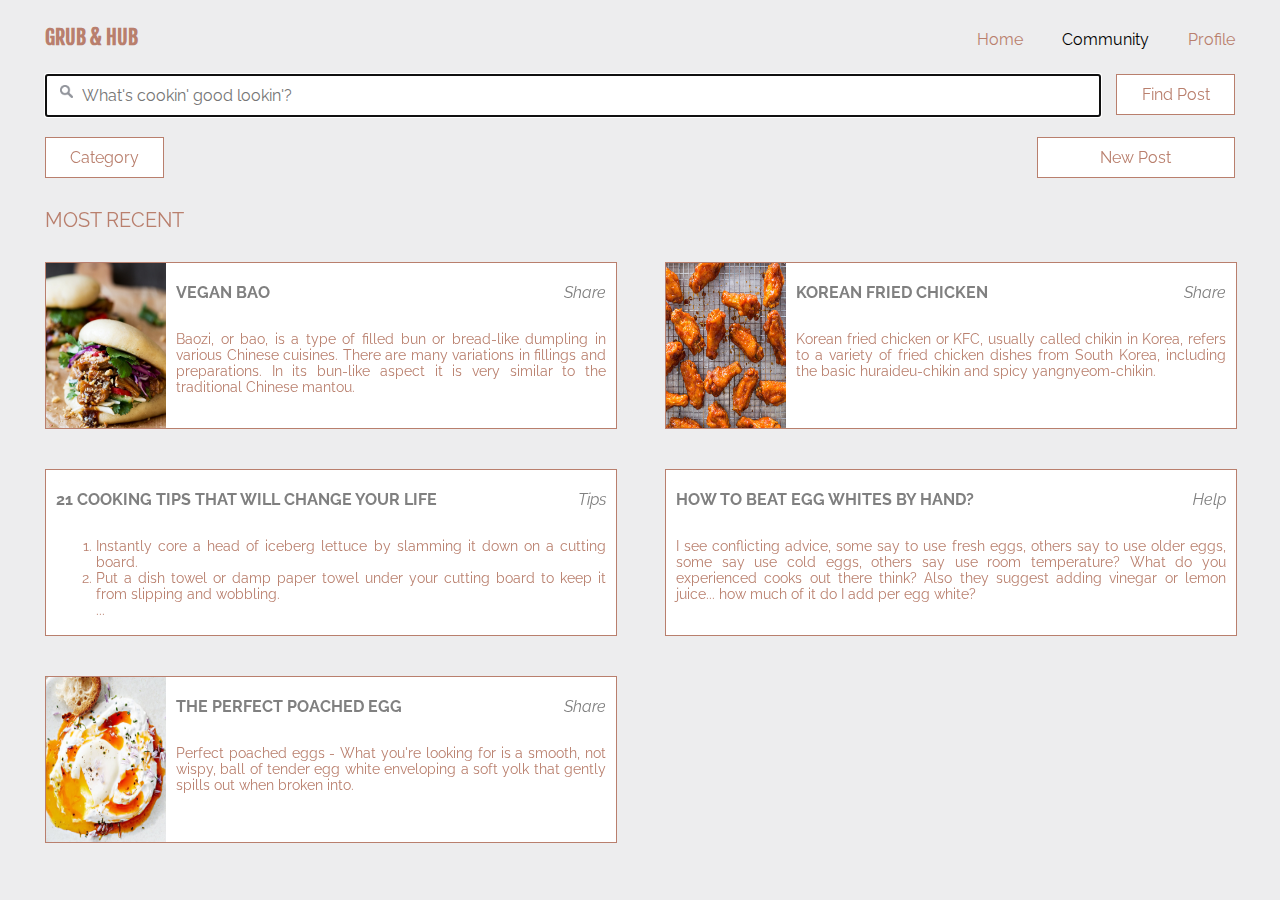
==== commit 2addb3a7: "coursepage" ====
--- a/community.html
+++ b/community.html
@@ -62,7 +62,9 @@
             <div class="postinfo">
                 <div class="postheader">
                     <div class="posttitle">
+                        <a href="communityPage.html">
                         VEGAN BAO
+                        </a>
                     </div>
                     <div class="postfooter">
                         Share
@@ -82,7 +84,9 @@
             <div class="postinfo">
                 <div class="postheader">
                     <div class="posttitle">
+                        <a href="communityPage.html">
                         KOREAN FRIED CHICKEN
+                        </a>
                     </div>
                 <div class="postfooter">
                         Share
@@ -99,7 +103,9 @@
             <div class="postinfo">
                 <div class="postheader">
                     <div class="posttitle">
+                        <a href="communityPage.html">
                         21 COOKING TIPS THAT WILL CHANGE YOUR LIFE
+                        </a>
                     </div>
                     <div class="postfooter">
                         Tips
@@ -120,7 +126,9 @@
             <div class="postinfo">
                 <div class="postheader">
                     <div class="posttitle">
+                        <a href="communityPage.html">
                         HOW TO BEAT EGG WHITES BY HAND?
+                        </a>
                     </div>
                     <div class="postfooter">
                         Help
@@ -142,7 +150,9 @@
             <div class="postinfo">
                 <div class="postheader">
                     <div class="posttitle">
+                        <a href="communityPage.html">
                         THE PERFECT POACHED EGG
+                        </a>
                     </div>
                     <div class="postfooter">
                         Share
--- a/community.css
+++ b/community.css
@@ -138,16 +138,12 @@
 }
 
 
-#categories{
-
-}
-
 #categoryDropdown{
     width: 15%;
     height: 8%;
     font-family: 'Raleway', sans-serif;
     font-style: normal;
-    font-size: 16px;
+    font-size: 14px;
     color: var(--text-color);
     padding: 10px;
     background-color: white;
@@ -164,7 +160,7 @@
 .controlButton{
     font-family: 'Raleway', sans-serif;
     font-style: normal;
-    font-size: 16px;
+    font-size: 14px;
     color: var(--text-color);
     margin: 1px;
     margin-top:14%;
@@ -219,7 +215,7 @@
 .posttitle{
     color: gray;
     font-family: 'Raleway', sans-serif;
-    font-style: normal;
+    font-weight: bolder;
     font-size: 16px;
     padding: 20px 10px 0px 10px;
 }
@@ -250,7 +246,7 @@
 .subtitle{
     font-family: 'Raleway', sans-serif;
     font-style: normal;
-    font-size: 16px;
+    font-size: 20px;
     color: var(--text-color);
     padding: 20px 0px 20px 0px;
 }
@@ -563,4 +559,9 @@
 
 .behind-shadow {
     z-index: 1;
-}+}
+
+a {
+    color: inherit; /* blue colors for links too */
+    text-decoration: inherit; /* no underline */
+  }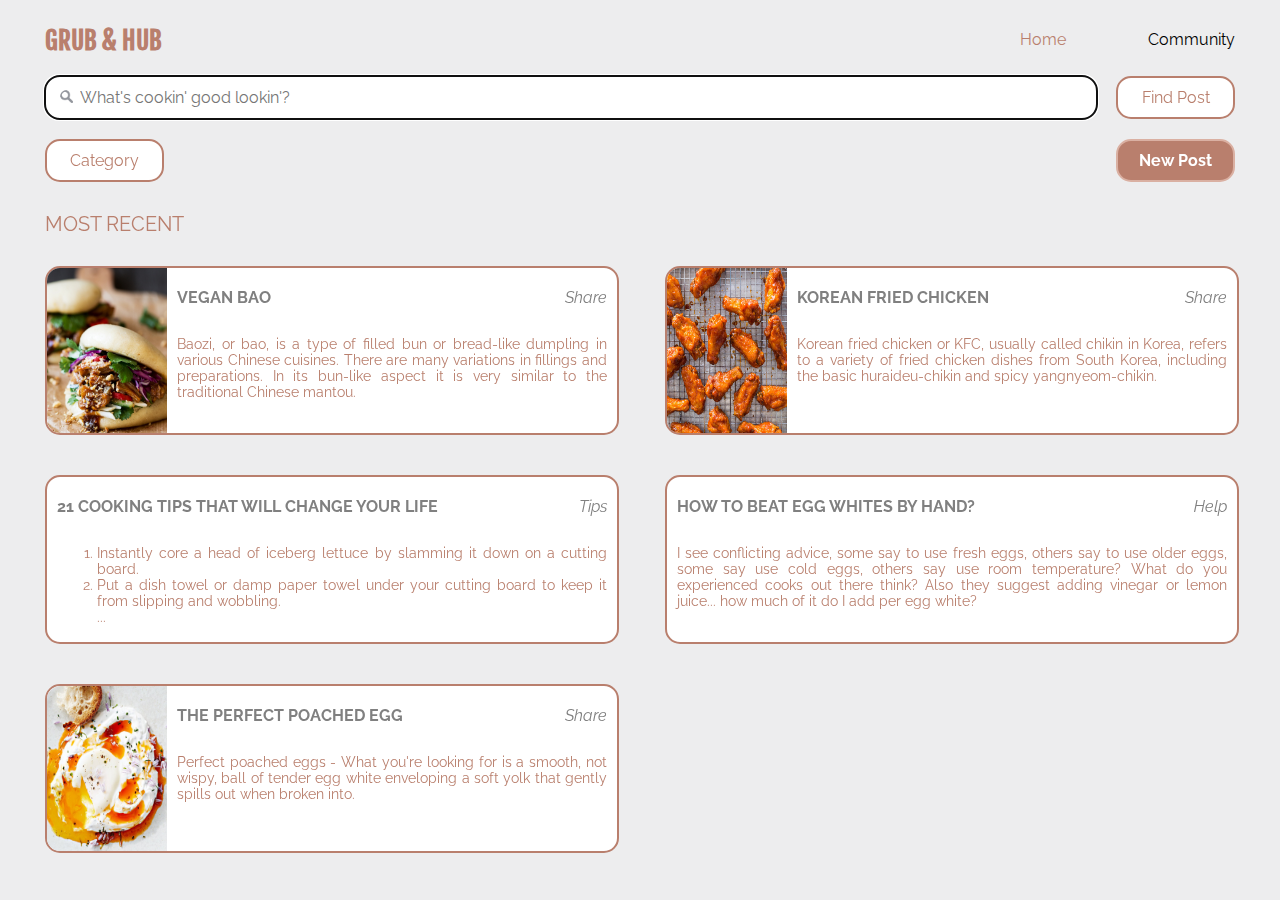
==== commit 61e0c1b5: "border less sharp" ====
--- a/community.html
+++ b/community.html
@@ -21,9 +21,6 @@
             </div>
             <div class="navbarmenu" id="community">
                 <button class="navbarbutton" id="current">Community</button> 
-            </div>
-            <div class="navbarmenu" id="about">
-                <button class="navbarbutton">Profile</button> 
             </div>
         </div>
     </div>
--- a/community.css
+++ b/community.css
@@ -22,7 +22,7 @@
     font-family: 'Fjalla One', sans-serif;
     font-style: normal;
     font-weight: 900;
-    font-size: 20px;
+    font-size: 25px;
     background: transparent;
     border: 0px;
     padding: 0px;
@@ -90,12 +90,14 @@
     font-size: 16px;
     color: var(--text-color);
     padding: 10px 0px 10px 35px;
+    border-radius: 15px;
+    border: 0px;
 }
 
 .searchicon{
     position: absolute;
     left: 60px;
-    top: 85px;
+    top: 90px;
     width: 1%;
     height: auto;
 }
@@ -106,8 +108,9 @@
     color: var(--text-color);
     padding: 10px 10px 10px 10px;
     background-color: white;
-    border: 1px solid;
-    width: 100%;
+    border: 2px solid;
+    width: 100%;
+    border-radius: 15px;
 }
 
 .filters{
@@ -130,7 +133,8 @@
     padding: 10px 0px 10px 0px;
     background-color: white;
     margin-right: 10px;
-    border: 1px solid;
+    border: 2px solid;
+    border-radius: 15px;
 }
 
 .category{
@@ -184,17 +188,20 @@
     height: 165px;
     grid-template-columns: 120px 1fr;
     display: grid;
-    border: 1px solid;
+    border: 2px solid;
     border-color: var(--text-color);
     background-color: white;
+    border-radius: 15px;
+
 }
 
 .help{
     width: 100%;
     height: 165px;
-    border: 1px solid;
+    border: 2px solid;
     border-color: var(--text-color);
     background-color: white;
+    border-radius: 15px;
 }
 .postpic{
     grid-column: 1;
@@ -206,6 +213,7 @@
 img {
     width: 100%; 
     height: 100%;
+    border-radius: 13px 0px 0px 13px;
 }
 
 .postheader{
@@ -254,16 +262,18 @@
 
 .new-post-button {
     grid-column: 3;
-    width: 50%;
-    font-family: 'Raleway', sans-serif;
-    font-style: normal;
-    font-size: 16px;
-    color: var(--text-color);
+    width: 30%;
+    font-family: 'Raleway', sans-serif;
+    font-style: normal;
+    font-weight: bolder;
+    font-size: 16px;
+    color: white;
     padding: 10px 0 10px 0;
-    background-color: white;
-    border: 1px solid;
-
+    background-color: var(--text-color);
+    border: 2px solid var(--transition-color);
+    border-radius: 15px;
     justify-self: end;
+    
 }
 
 /* https://www.w3schools.com/howto/howto_css_overlay.asp */
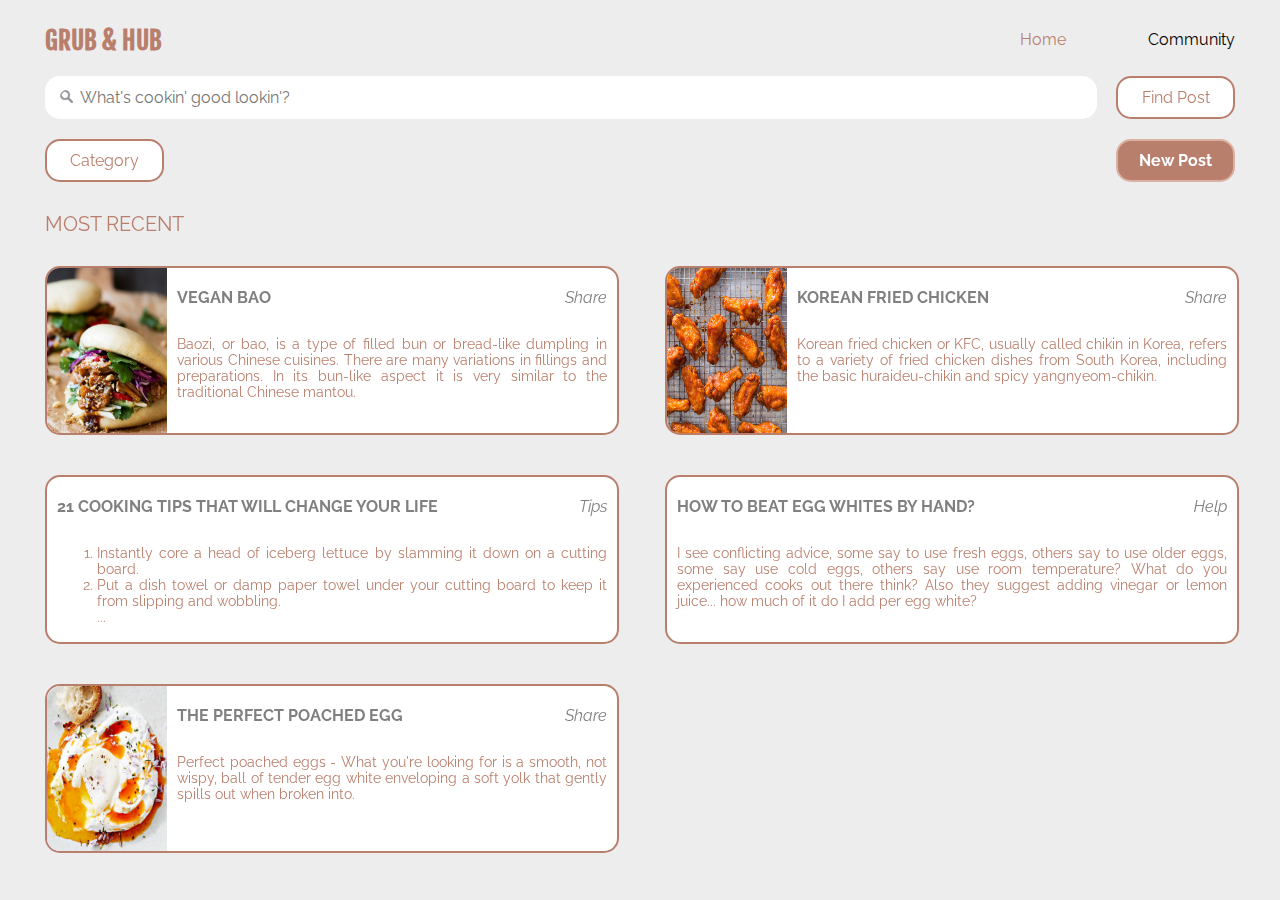
==== commit 84870093: "remove blue highlight" ====
--- a/community.html
+++ b/community.html
@@ -58,11 +58,11 @@
             </div>
             <div class="postinfo">
                 <div class="postheader">
-                    <div class="posttitle">
-                        <a href="communityPage.html">
-                        VEGAN BAO
-                        </a>
-                    </div>
+                    <a href="communityPage.html">
+                        <div class="posttitle">
+                            VEGAN BAO
+                        </div>
+                    </a>
                     <div class="postfooter">
                         Share
                     </div>
@@ -75,16 +75,18 @@
             </div>
         </div>
         <div class="post">
-            <div class="postpic">
-                <img src="assets/korean_fried_chicken.jpg">
-            </div>
-            <div class="postinfo">
-                <div class="postheader">
-                    <div class="posttitle">
-                        <a href="communityPage.html">
-                        KOREAN FRIED CHICKEN
-                        </a>
-                    </div>
+            <a href="communityPage.html">
+                <div class="postpic">
+                    <img src="assets/korean_fried_chicken.jpg">
+                </div>
+            </a>
+            <div class="postinfo">
+                <div class="postheader">
+                    <a href="communityPage.html">
+                        <div class="posttitle">
+                            KOREAN FRIED CHICKEN
+                        </div>
+                    </a>
                 <div class="postfooter">
                         Share
                     </div>
@@ -99,11 +101,11 @@
         <div class="help">
             <div class="postinfo">
                 <div class="postheader">
-                    <div class="posttitle">
-                        <a href="communityPage.html">
-                        21 COOKING TIPS THAT WILL CHANGE YOUR LIFE
-                        </a>
-                    </div>
+                    <a href="communityPage.html">
+                        <div class="posttitle">
+                            21 COOKING TIPS THAT WILL CHANGE YOUR LIFE
+                        </div>
+                    </a>
                     <div class="postfooter">
                         Tips
                     </div>
@@ -122,11 +124,11 @@
         <div class="help">
             <div class="postinfo">
                 <div class="postheader">
-                    <div class="posttitle">
-                        <a href="communityPage.html">
-                        HOW TO BEAT EGG WHITES BY HAND?
-                        </a>
-                    </div>
+                    <a href="communityPage.html">
+                        <div class="posttitle">
+                            HOW TO BEAT EGG WHITES BY HAND?
+                        </div>
+                    </a>
                     <div class="postfooter">
                         Help
                     </div>
@@ -141,16 +143,18 @@
             </div>
         </div>
         <div class="post">
-            <div class="postpic">
-                <img src="assets/poached_egg.jpg">
-            </div>
-            <div class="postinfo">
-                <div class="postheader">
-                    <div class="posttitle">
-                        <a href="communityPage.html">
-                        THE PERFECT POACHED EGG
-                        </a>
-                    </div>
+            <a href="communityPage.html">
+                <div class="postpic">
+                    <img src="assets/poached_egg.jpg">
+                </div>
+            </a>    
+            <div class="postinfo">
+                <div class="postheader">
+                    <a href="communityPage.html">
+                        <div class="posttitle">
+                            THE PERFECT POACHED EGG
+                        </div>
+                    </a>
                     <div class="postfooter">
                         Share
                     </div>
--- a/community.css
+++ b/community.css
@@ -92,6 +92,14 @@
     padding: 10px 0px 10px 35px;
     border-radius: 15px;
     border: 0px;
+}
+
+input:focus {
+    outline-width: 0;
+}
+
+#find:focus{
+    outline-width: 0px;
 }
 
 .searchicon{
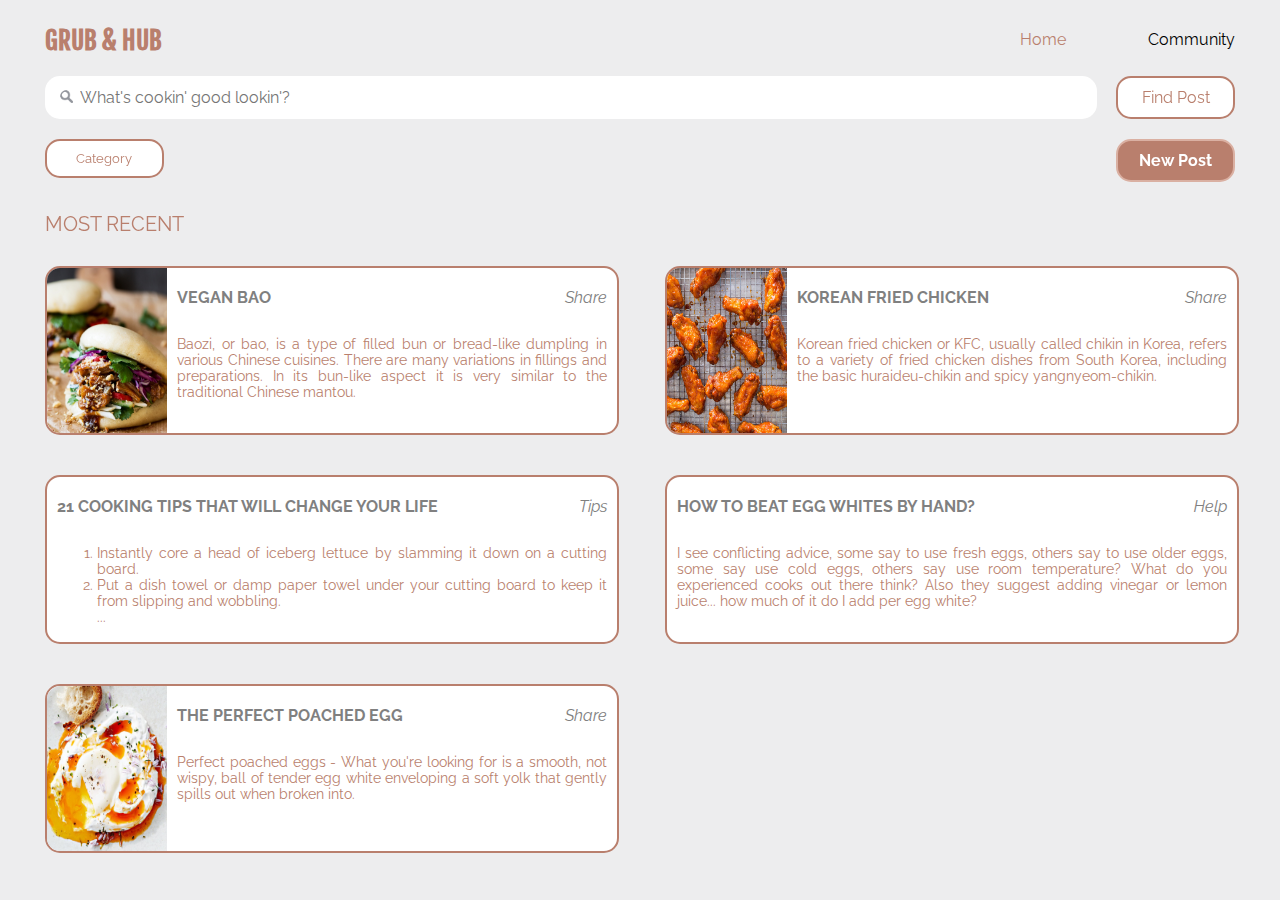
==== commit 30d132cb: "responsive filters" ====
--- a/community.html
+++ b/community.html
@@ -49,6 +49,9 @@
 
     <div class="subtitle" id="subtitle">
         MOST RECENT
+    </div>
+
+    <div id="tags">
     </div>
 
     <div class="content" id="content">
--- a/community.css
+++ b/community.css
@@ -136,7 +136,7 @@
     width: 30%;
     font-family: 'Raleway', sans-serif;
     font-style: normal;
-    font-size: 16px;
+    font-size: 1vw;
     color: var(--text-color);
     padding: 10px 0px 10px 0px;
     background-color: white;
@@ -151,18 +151,18 @@
 
 
 #categoryDropdown{
-    width: 15%;
+    width: 15vw;
     height: 8%;
     font-family: 'Raleway', sans-serif;
     font-style: normal;
-    font-size: 14px;
+    font-size: 1vw;
     color: var(--text-color);
     padding: 10px;
     background-color: white;
-    border: 1px solid;
+    border: 2px solid;
     z-index: 100;
     position:absolute;
-
+    border-radius: 15px;
 }
 
 #controls{
@@ -172,7 +172,7 @@
 .controlButton{
     font-family: 'Raleway', sans-serif;
     font-style: normal;
-    font-size: 14px;
+    font-size: 0.9vw;
     color: var(--text-color);
     margin: 1px;
     margin-top:14%;
@@ -181,6 +181,22 @@
 .dropdownoptions{
     width: 33;
     padding: 10px 0px 10px 35px;
+}
+
+#tags{
+    width: 100%;
+    height:100%;
+    display:block;
+}
+
+#filter{
+    width: 5vw;
+    height: 50%;
+    margin: 0px 10px 20px 0px;
+    padding: 1px;
+    float:left;
+    background-color: white;
+    font-size: 1vw;
 }
 
 .content{
@@ -189,6 +205,7 @@
     grid-template-rows: repeat(3, 1fr);
     grid-gap: 40px 50px;
     padding: 10px 0px 10px 0px;
+    float:left;
 }
 
 .post{
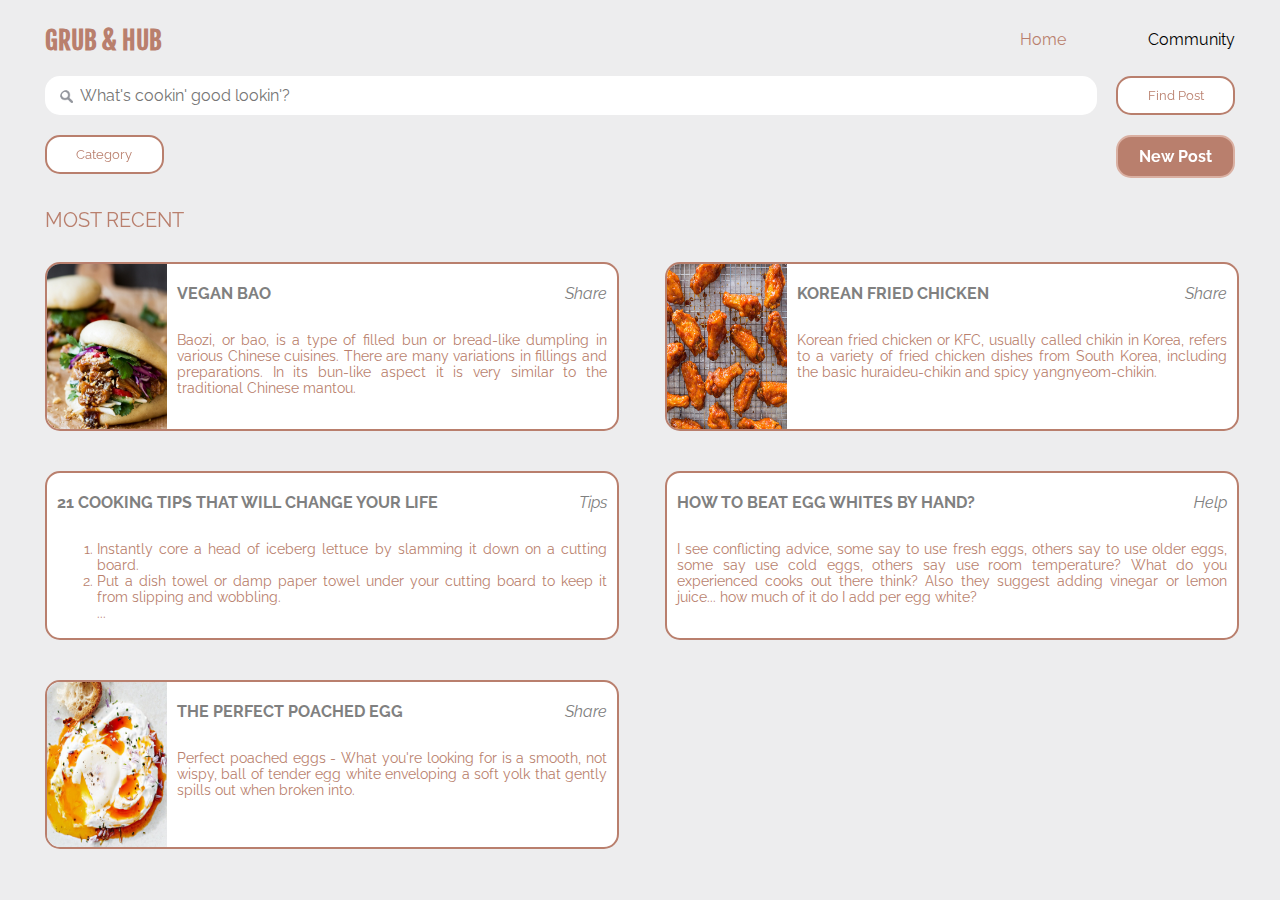
==== commit 9275c97b: "community filter" ====
--- a/community.html
+++ b/community.html
@@ -101,7 +101,7 @@
                 </div>
             </div>
         </div>
-        <div class="help">
+        <div class="tip">
             <div class="postinfo">
                 <div class="postheader">
                     <a href="communityPage.html">
--- a/community.css
+++ b/community.css
@@ -112,7 +112,7 @@
 #find{
     font-family: 'Raleway', sans-serif;
     font-style: normal;
-    font-size: 16px;
+    font-size: 1vw;
     color: var(--text-color);
     padding: 10px 10px 10px 10px;
     background-color: white;
@@ -228,6 +228,16 @@
     background-color: white;
     border-radius: 15px;
 }
+
+.tip{
+    width: 100%;
+    height: 165px;
+    border: 2px solid;
+    border-color: var(--text-color);
+    background-color: white;
+    border-radius: 15px;
+}
+
 .postpic{
     grid-column: 1;
     width: 100%;
